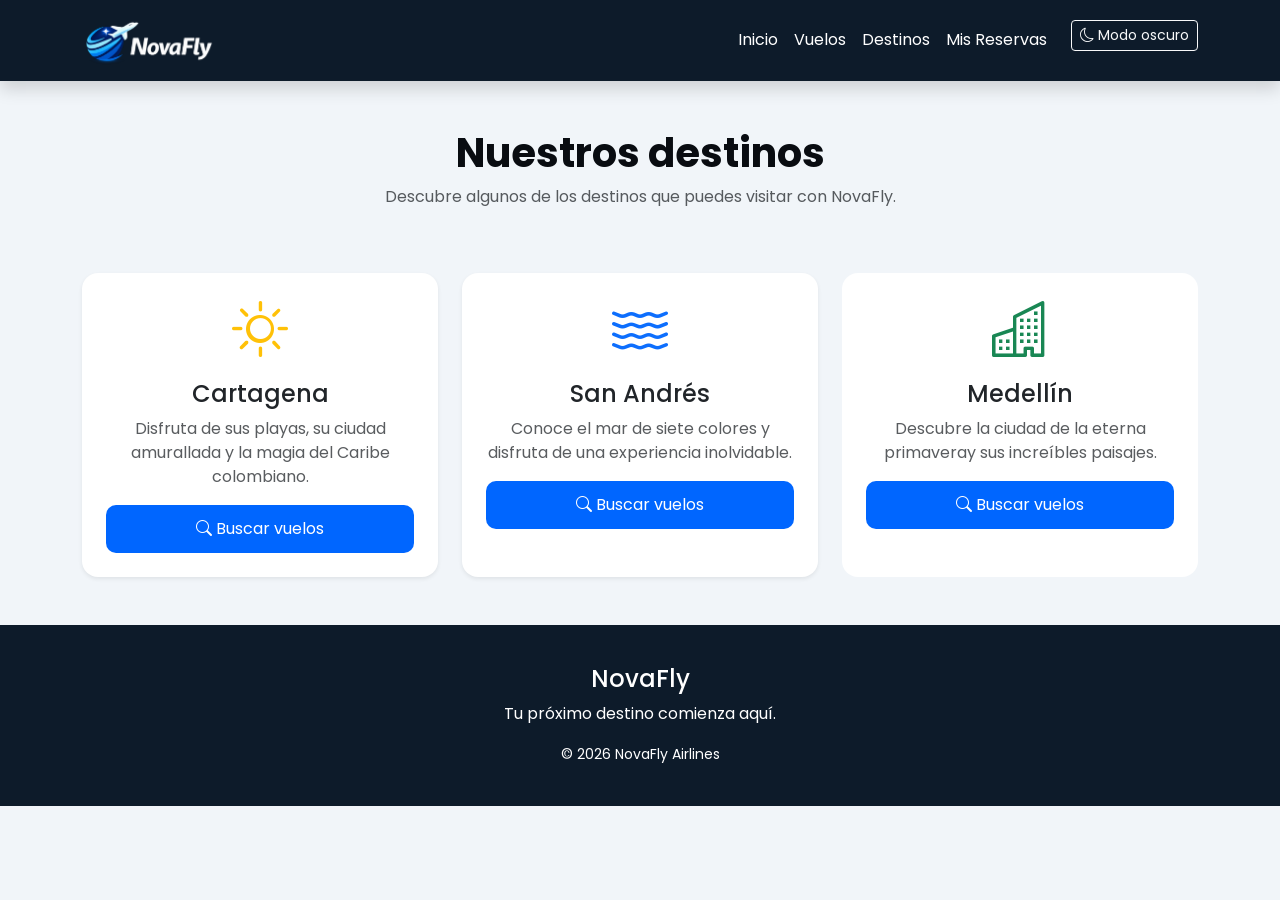
==== pages/destinos.html @ 20f8318a "Primer commit - proyecto NovaFly" ====
<!DOCTYPE html>
<html lang="es">
<head>
    <meta charset="UTF-8">
    <meta name="viewport" content="width=device-width, initial-scale=1.0">
    <title>NovaFly | Destinos</title>
    <link href="https://cdn.jsdelivr.net/npm/bootstrap@5.3.7/dist/css/bootstrap.min.css" rel="stylesheet">
    <link rel="stylesheet" href="https://cdn.jsdelivr.net/npm/bootstrap-icons@1.11.3/font/bootstrap-icons.min.css">
    <link href="https://fonts.googleapis.com/css2?family=Poppins:wght@300;400;500;600;700&display=swap" rel="stylesheet">
    <link rel="stylesheet" href="../css/styles.css">
</head>
<body>
    <nav class="navbar navbar-expand-lg navbar-dark shadow">
        <div class="container">
            <a class="navbar-brand d-flex align-items-center" href="../index.html">
                <img src="../img/logo/logo.png" class="logo-navbar" alt="NovaFly">
            </a>
            <button class="navbar-toggler" data-bs-toggle="collapse" data-bs-target="#menu"> <span class="navbar-toggler-icon"></span></button>
            <div class="collapse navbar-collapse" id="menu">
                <ul class="navbar-nav ms-auto">
                    <li class="nav-item"><a class="nav-link" href="../index.html"> Inicio</a></li>
                    <li class="nav-item"><a class="nav-link" href="vuelos.html"> Vuelos</a></li>
                    <li class="nav-item"><a class="nav-link active" href="#"> Destinos</a></li>
                    <li class="nav-item"><a class="nav-link" href="mis-reservas.html"> Mis Reservas</a></li>
                    <li class="nav-item ms-lg-3">
                        <button id="btnModoOscuro" class="btn btn-outline-light btn-sm" type="button"> <i
                                class="bi bi-moon"></i> Modo oscuro
                        </button>
                    </li>
                </ul>
            </div>
        </div>
    </nav>
    <section class="py-5 text-center">
        <div class="container">
            <h1 class="fw-bold"> Nuestros destinos</h1>
            <p class="text-muted"> Descubre algunos de los destinos que puedes visitar con NovaFly.</p>
        </div>
    </section>
    <section class="container mb-5">
        <div class="row g-4">
            <div class="col-md-6 col-lg-4">
                <div class="card shadow-sm border-0 rounded-4 h-100">
                    <div class="card-body p-4">
                        <div class="text-center mb-3"><i class="bi bi-sun display-4 text-warning"></i></div>
                        <h4 class="text-center"> Cartagena</h4>
                        <p class="text-muted text-center"> Disfruta de sus playas, su ciudad amurallada y la magia del Caribe colombiano.</p>
                        <div class="d-grid">
                            <button class="btn btn-primary" onclick="buscarDestino('Cartagena')"> <i class="bi bi-search"></i> Buscar vuelos</button>
                        </div>
                    </div>
                </div>
            </div>
            <div class="col-md-6 col-lg-4">
                <div class="card shadow-sm border-0 rounded-4 h-100">
                    <div class="card-body p-4">
                        <div class="text-center mb-3">
                            <i class="bi bi-water display-4 text-primary"></i>
                        </div>
                        <h4 class="text-center"> San Andrés</h4>
                        <p class="text-muted text-center"> Conoce el mar de siete colores y disfruta de una experiencia inolvidable.</p>
                        <div class="d-grid">
                            <button class="btn btn-primary" onclick="buscarDestino('San Andrés')"> <i class="bi bi-search"></i> Buscar vuelos</button>
                        </div>
                    </div>
                </div>
            </div>
            <div class="col-md-6 col-lg-4">
                <div class="card shclassadow-sm border-0 rounded-4 h-100">
                    <div class="card-body p-4">
                        <div class="text-center mb-3">
                            <i class="bi bi-buildings display-4 text-success"></i>
                        </div>
                        <h4 class="text-center"> Medellín</h4>
                        <p class="text-muted text-center"> Descubre la ciudad de la eterna primaveray sus increíbles paisajes.</p>
                        <div class="d-grid">
                            <button class="btn btn-primary" onclick="buscarDestino('Medellín')"> <i class="bi bi-search"></i> Buscar vuelos</button>
                        </div>
                    </div>
                </div>
            </div>
        </div>
    </section>
    <footer>
        <div class="container text-center">
            <h4> NovaFly</h4>
            <p> Tu próximo destino comienza aquí.</p>
            <small> © 2026 NovaFly Airlines</small>
        </div>
    </footer>
    <script src="https://cdn.jsdelivr.net/npm/bootstrap@5.3.7/dist/js/bootstrap.bundle.min.js"></script>
    <script src="../js/destinos.js"></script>
    <script src="../js/modo-oscuro.js"></script>
</body>
</html>
---- css/styles.css ----
@import url("variables.css");

* {
    margin: 0;
    padding: 0;
    box-sizing: border-box;
}

body {
    font-family: "Poppins", sans-serif;
    background: var(--background);
    color: var(--text);
}

.navbar {
    background: var(--primary-dark);
}

.navbar-brand {
    color: white;
    font-size: 1.6rem;
    font-weight: 700;
}

.nav-link {
    color: white !important;
    transition: .3s;
}

.nav-link:hover {
    color: var(--primary-light) !important;
}

.navbar-nav .nav-link {
    white-space: nowrap;
}

.hero {
    min-height: 100vh;

    background:
        linear-gradient(
            rgba(13, 27, 42, .75),
            rgba(13, 27, 42, .45)
        ),
        url("../img/banner/banner.png");

    background-size: cover;
    background-position: center;

    display: flex;
    align-items: center;
}

.hero-content {
    color: white;
    margin-bottom: 50px;
}

.hero h1 span {
    color: #0f12db;
}

.hero h1 {
    font-size: clamp(2.2rem, 5vw, 4rem);
    font-weight: 700;
}

.hero p {
    font-size: clamp(1rem, 2vw, 1.3rem);
    margin-top: 20px;
}

.search-box {
    background: white;
    border-radius: 18px;
    padding: 30px;
    margin-top: 30px;
}

.search-card {
    border: none;
    border-radius: var(--radius);
    box-shadow: var(--shadow);
}

.destination-card {
    border: none;
    border-radius: var(--radius);
    overflow: hidden;
    transition: .35s;
    box-shadow: var(--shadow);
}

.destination-card:hover {
    transform: translateY(-8px);
}

.destination-card img {
    height: 220px;
    object-fit: cover;
}

.btn-primary {
    background: var(--primary);
    border: none;
    border-radius: 10px;
    padding: 12px;
}

.btn-primary:hover {
    background: var(--primary-light);
}

.navbar-brand img {
    max-height: 55px;
    width: auto;
}

footer {
    background: var(--primary-dark);
    color: white;
    padding: 40px 0;
}

body.modo-oscuro {
    background-color: #121212;
    color: #f5f5f5;
}

body.modo-oscuro h1,
body.modo-oscuro h2,
body.modo-oscuro h3,
body.modo-oscuro h4,
body.modo-oscuro h5,
body.modo-oscuro h6,
body.modo-oscuro p,
body.modo-oscuro label,
body.modo-oscuro span {
    color: inherit;
}


body.modo-oscuro .card {
    background-color: #1e1e1e;
    color: #f5f5f5;
    border-color: #333;
}

body.modo-oscuro .text-muted {
    color: #bdbdbd !important;
}

body.modo-oscuro .form-control,
body.modo-oscuro .form-select {
    background-color: #2b2b2b;
    color: #ffffff;
    border-color: #555;
}

body.modo-oscuro .form-control:focus,
body.modo-oscuro .form-select:focus {
    background-color: #2b2b2b;
    color: #ffffff;
    border-color: var(--primary);
    box-shadow: 0 0 0 .25rem rgba(13, 110, 253, .25);
}

body.modo-oscuro .form-control::placeholder {
    color: #aaaaaa;
}

body.modo-oscuro .form-label {
    color: #f5f5f5;
}

body.modo-oscuro .bg-light {
    background-color: #121212 !important;
}

body.modo-oscuro .bg-white {
    background-color: #1e1e1e !important;
}

body.modo-oscuro .table {
    color: #f5f5f5;
}

body.modo-oscuro .table th,
body.modo-oscuro .table td {
    color: #f5f5f5;
    background-color: #1e1e1e;
    border-color: #444;
}

body.modo-oscuro .table thead th {
    background-color: #252525;
}

body.modo-oscuro .alert-warning {
    background-color: #3a320f;
    color: #fff3cd;
    border-color: #665c20;
}

body.modo-oscuro .alert-success {
    background-color: #12351f;
    color: #d1e7dd;
    border-color: #245c38;
}

body.modo-oscuro .modal-content {
    background-color: #1e1e1e;
    color: #f5f5f5;
}

body.modo-oscuro .modal-header,
body.modo-oscuro .modal-footer {
    border-color: #444;
}

body.modo-oscuro hr {
    color: #aaa;
    border-color: #555;
}

body.modo-oscuro a:not(.nav-link) {
    color: #6ea8fe;
}

body.modo-oscuro section {
    color: #f5f5f5;
}

body.modo-oscuro #btnModoOscuro {
    color: white;
    border-color: white;
}

body.modo-oscuro .search-box {
    background-color: #1e1e1e !important;
    box-shadow: 0 10px 25px rgba(0, 0, 0, 0.5) !important;
}

body.modo-oscuro .reloj-box,
body.modo-oscuro .reloj-box.card {
    background-color: #1e1e1e !important;
    border-color: #333 !important;
    color: #f5f5f5 !important;
}
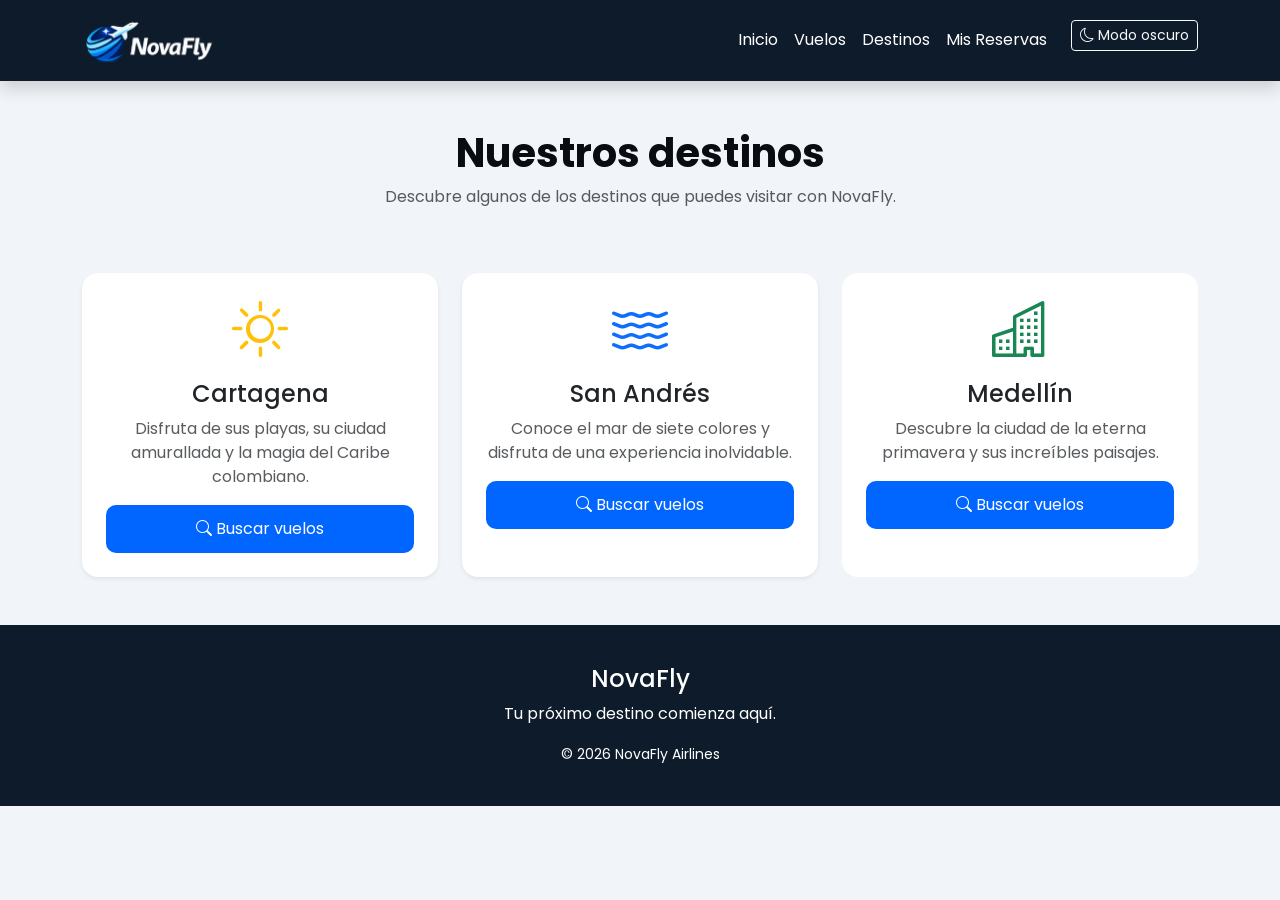
==== commit d8ee3ea7: "Guardando cambios en el código" ====
--- a/pages/destinos.html
+++ b/pages/destinos.html
@@ -72,7 +72,7 @@
                             <i class="bi bi-buildings display-4 text-success"></i>
                         </div>
                         <h4 class="text-center"> Medellín</h4>
-                        <p class="text-muted text-center"> Descubre la ciudad de la eterna primaveray sus increíbles paisajes.</p>
+                        <p class="text-muted text-center"> Descubre la ciudad de la eterna primavera y sus increíbles paisajes.</p>
                         <div class="d-grid">
                             <button class="btn btn-primary" onclick="buscarDestino('Medellín')"> <i class="bi bi-search"></i> Buscar vuelos</button>
                         </div>
